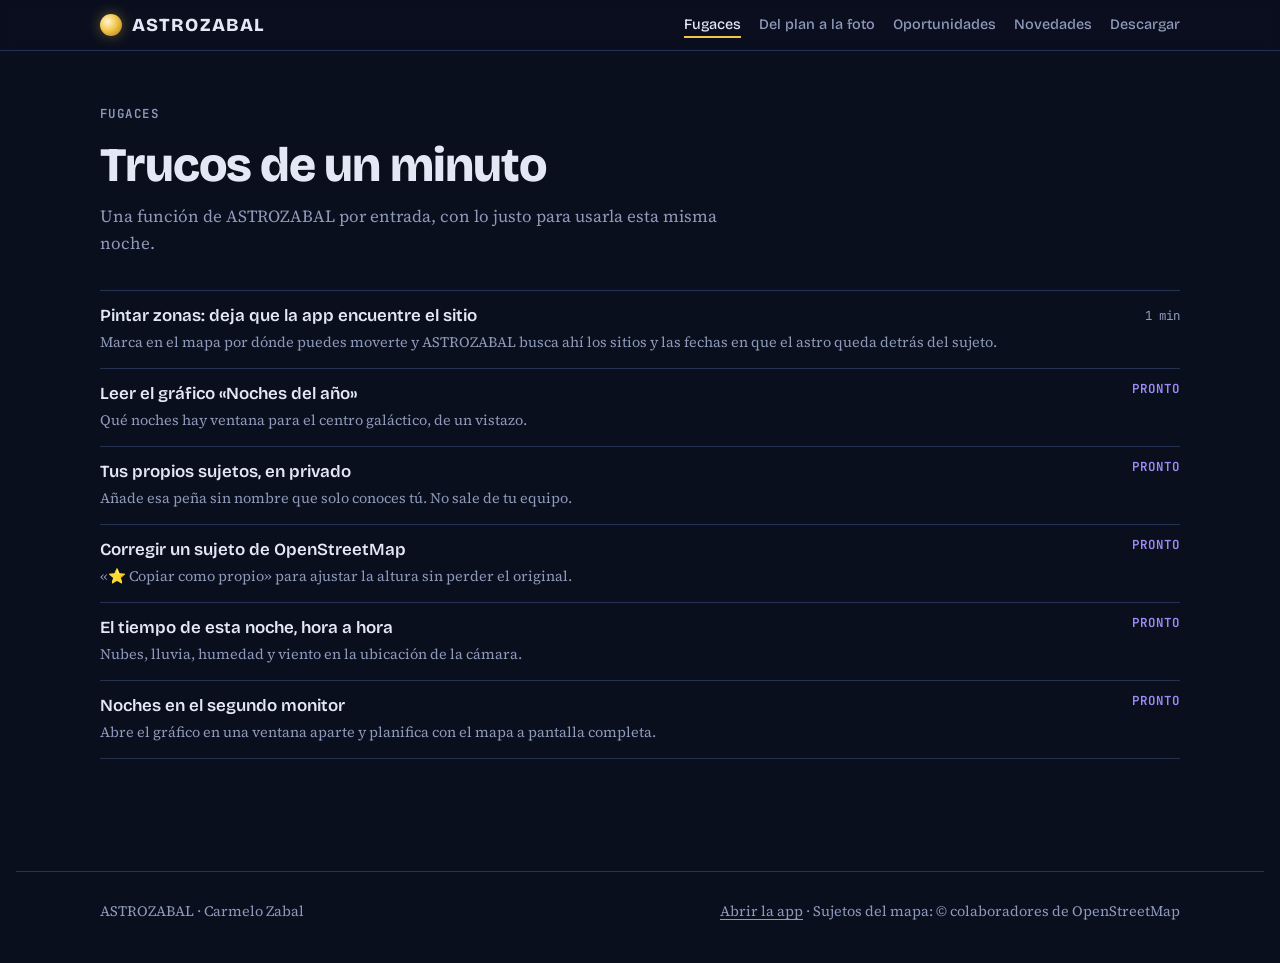
==== fugaces/index.html @ 58f42791 "Primera version de la web de ASTROZABAL" ====
<!doctype html>
<html lang="es">
<head>
<meta charset="utf-8">
<meta name="viewport" content="width=device-width, initial-scale=1, viewport-fit=cover">
<title>Fugaces · ASTROZABAL</title>
<meta name="description" content="Trucos de un minuto para sacar partido a ASTROZABAL.">
<meta property="og:title" content="Fugaces · ASTROZABAL">
<meta property="og:description" content="Trucos de un minuto para sacar partido a ASTROZABAL.">
<meta property="og:image" content="https://astrozabal-web.vercel.app/img/trafalgar-linterna-1200.jpg">
<meta property="og:url" content="https://astrozabal-web.vercel.app/fugaces">
<meta property="og:type" content="website">
<meta name="twitter:card" content="summary_large_image">
<link rel="icon" href="/favicon.svg" type="image/svg+xml">
<link rel="preconnect" href="https://fonts.googleapis.com">
<link rel="preconnect" href="https://fonts.gstatic.com" crossorigin>
<link rel="stylesheet" href="https://fonts.googleapis.com/css2?family=Bricolage+Grotesque:opsz,wght@12..96,500;12..96,700;12..96,800&family=Source+Serif+4:ital,opsz,wght@0,8..60,400;0,8..60,600;1,8..60,400&family=JetBrains+Mono:wght@400;600&display=swap">
<link rel="stylesheet" href="/css/estilo.css">
</head>
<body>
<header class="barra">
  <div class="ancho">
    <a class="marca" href="/"><i aria-hidden="true"></i>ASTROZABAL</a>
    <nav aria-label="Secciones">
      <a href="/fugaces" aria-current="page">Fugaces</a>
      <a href="/plan-a-la-foto">Del plan a la foto</a>
      <a href="/oportunidades">Oportunidades</a>
      <a href="/novedades">Novedades</a>
      <a href="/#descargar">Descargar</a>
    </nav>
  </div>
</header>
<main class="ancho">
  <div class="cabecera-pagina"><span class="etiqueta">Fugaces</span><h1 style="margin-top:12px">Trucos de un minuto</h1><p>Una función de ASTROZABAL por entrada, con lo justo para usarla esta misma noche.</p></div>
  <section style="border-top:0;padding-top:24px">
    <ul class="lista">
        <li><a class="titulo" href="/fugaces/pintar-zonas">Pintar zonas: deja que la app encuentre el sitio</a><span class="dato">1 min</span><p>Marca en el mapa por dónde puedes moverte y ASTROZABAL busca ahí los sitios y las fechas en que el astro queda detrás del sujeto.</p></li>
        <li><span class="titulo">Leer el gráfico «Noches del año»</span><span class="pronto">Pronto</span><p>Qué noches hay ventana para el centro galáctico, de un vistazo.</p></li>
        <li><span class="titulo">Tus propios sujetos, en privado</span><span class="pronto">Pronto</span><p>Añade esa peña sin nombre que solo conoces tú. No sale de tu equipo.</p></li>
        <li><span class="titulo">Corregir un sujeto de OpenStreetMap</span><span class="pronto">Pronto</span><p>«⭐ Copiar como propio» para ajustar la altura sin perder el original.</p></li>
        <li><span class="titulo">El tiempo de esta noche, hora a hora</span><span class="pronto">Pronto</span><p>Nubes, lluvia, humedad y viento en la ubicación de la cámara.</p></li>
        <li><span class="titulo">Noches en el segundo monitor</span><span class="pronto">Pronto</span><p>Abre el gráfico en una ventana aparte y planifica con el mapa a pantalla completa.</p></li>
      </ul>
  </section>
</main>
<footer>
  <div class="ancho"><span>ASTROZABAL · Carmelo Zabal</span><span><a href="https://astrozabal.vercel.app">Abrir la app</a> · Sujetos del mapa: © colaboradores de OpenStreetMap</span></div>
</footer>
</body>
</html>
---- css/estilo.css ----
/* ASTROZABAL · web
   Cuaderno de campo nocturno: una sola paleta oscura a propósito (se lee de noche, en el campo), con los colores
   de la app: amarillo del segmento del centro galáctico y violeta de la noche sin Luna. */
:root {
  color-scheme: dark;
  --noche: #0a0f1e;
  --panel: #121a30;
  --panel-2: #18223d;
  --linea: #263254;
  --texto: #e3e8f4;
  --tenue: #8f9abb;
  --acento: #f3c64a;
  --violeta: #9d8cf7;
  --f-display: "Bricolage Grotesque", "Segoe UI", system-ui, sans-serif;
  --f-texto: "Source Serif 4", Georgia, "Times New Roman", serif;
  --f-dato: "JetBrains Mono", ui-monospace, Consolas, monospace;
  --t-xs: .78rem; --t-s: .9rem; --t-m: 1.06rem; --t-l: 1.35rem; --t-xl: 2rem; --t-xxl: clamp(2.3rem, 6vw, 4rem);
}
* { box-sizing: border-box; }
html { scroll-behavior: smooth; }
@media (prefers-reduced-motion: reduce) { html { scroll-behavior: auto; } }
body {
  margin: 0; background: var(--noche); color: var(--texto);
  font: 400 var(--t-m)/1.6 var(--f-texto);
  padding-left: max(16px, env(safe-area-inset-left, 0px));
  padding-right: max(16px, env(safe-area-inset-right, 0px));
}
img { max-width: 100%; }
a { color: var(--acento); text-underline-offset: 3px; }
a:focus-visible { outline: 2px solid var(--acento); outline-offset: 3px; border-radius: 4px; }
.ancho { max-width: 1080px; margin: 0 auto; }
h1, h2, h3 { font-family: var(--f-display); line-height: 1.1; text-wrap: balance; margin: 0; }
h1 { font-size: clamp(2rem, 4.5vw, 3rem); font-weight: 800; letter-spacing: -.02em; }
h2 { font-size: var(--t-xl); font-weight: 800; letter-spacing: -.01em; }
h3 { font-size: var(--t-l); font-weight: 700; }
p { margin: 0; }
.etiqueta { font: 600 var(--t-xs)/1.3 var(--f-dato); letter-spacing: .12em; text-transform: uppercase; color: var(--tenue); }
.dato { font-family: var(--f-dato); font-variant-numeric: tabular-nums; }

/* Cabecera y pie */
header.barra { position: sticky; top: 0; z-index: 5; background: color-mix(in srgb, var(--noche) 90%, transparent); backdrop-filter: blur(8px); border-bottom: 1px solid var(--linea); margin: 0 calc(-1 * max(16px, env(safe-area-inset-left, 0px))); padding: 12px max(16px, env(safe-area-inset-left, 0px)); }
header.barra .ancho { display: flex; align-items: center; justify-content: space-between; gap: 10px 16px; flex-wrap: wrap; }
.marca { font: 800 1.15rem/1 var(--f-display); letter-spacing: .06em; color: var(--texto); text-decoration: none; display: flex; align-items: center; gap: 10px; }
.marca i { width: 22px; height: 22px; border-radius: 50%; background: radial-gradient(circle at 35% 35%, #fff6d6, var(--acento) 45%, #a5781a); box-shadow: 0 0 14px #f3c64a66; display: inline-block; }
nav { display: flex; gap: 4px 18px; flex-wrap: wrap; }
nav a { font: 500 var(--t-s)/1 var(--f-display); color: var(--tenue); text-decoration: none; padding: 6px 0; }
nav a:hover, nav a[aria-current] { color: var(--texto); }
nav a[aria-current] { box-shadow: inset 0 -2px 0 var(--acento); }
footer { border-top: 1px solid var(--linea); padding-block: 28px 40px; color: var(--tenue); font-size: var(--t-s); margin-top: 56px; }
footer .ancho { display: flex; justify-content: space-between; gap: 12px; flex-wrap: wrap; }
footer a { color: var(--tenue); }

/* Portada */
.portada { display: grid; grid-template-columns: minmax(0, 1fr) minmax(0, 1.15fr); gap: 40px; align-items: center; padding-block: 56px 40px; }
.portada h1 { font-size: var(--t-xxl); }
.portada h1 em { font-style: normal; color: var(--acento); }
.entradilla { color: var(--tenue); font-size: 1.12rem; margin-top: 18px; max-width: 34em; }
.botones { display: flex; gap: 10px; flex-wrap: wrap; margin-top: 26px; }
.boton { display: inline-flex; align-items: center; gap: 8px; font: 700 var(--t-s)/1 var(--f-display); padding: 12px 18px; border-radius: 8px; text-decoration: none; border: 1px solid var(--linea); color: var(--texto); background: var(--panel); }
.boton:hover { border-color: var(--tenue); }
.boton.principal { background: var(--acento); color: #1b1606; border-color: var(--acento); }
figure { margin: 0; }
.marco { border: 1px solid var(--linea); border-radius: 10px; overflow: hidden; background: var(--panel); }
.marco img { display: block; width: 100%; height: auto; }
.marco figcaption { display: flex; justify-content: space-between; gap: 4px 12px; flex-wrap: wrap; padding: 10px 14px; border-top: 1px solid var(--linea); font: 400 var(--t-xs)/1.5 var(--f-dato); color: var(--tenue); }

section { padding-block: 56px; border-top: 1px solid var(--linea); }
.cab-seccion { display: flex; justify-content: space-between; align-items: end; gap: 12px 24px; flex-wrap: wrap; margin-bottom: 28px; }
.cab-seccion p { color: var(--tenue); max-width: 36em; margin-top: 8px; }
.ver-todo { font: 600 var(--t-s)/1 var(--f-display); text-decoration: none; }

/* Tarjetas de entradas */
.tarjetas { display: grid; grid-template-columns: repeat(auto-fill, minmax(min(100%, 300px), 1fr)); gap: 18px; }
.tarjeta { display: grid; grid-template-rows: auto 1fr; background: var(--panel); border: 1px solid var(--linea); border-radius: 10px; overflow: hidden; text-decoration: none; color: var(--texto); min-width: 0; }
.tarjeta:hover { border-color: var(--tenue); }
.tarjeta:hover h3 { color: var(--acento); }
.tarjeta img { display: block; width: 100%; height: auto; aspect-ratio: 3 / 2; object-fit: cover; border-bottom: 1px solid var(--linea); }
.tarjeta .cuerpo { padding: 18px 20px 20px; display: grid; gap: 8px; align-content: start; }
.tarjeta p { color: var(--tenue); font-size: var(--t-s); }

ul.lista { list-style: none; margin: 0; padding: 0; border-top: 1px solid var(--linea); }
ul.lista li { border-bottom: 1px solid var(--linea); padding: 14px 0; display: grid; grid-template-columns: minmax(0, 1fr) auto; gap: 4px 12px; }
ul.lista .titulo { font: 600 var(--t-m)/1.3 var(--f-display); color: var(--texto); text-decoration: none; }
ul.lista a.titulo:hover { color: var(--acento); }
ul.lista .dato { color: var(--tenue); font-size: var(--t-xs); align-self: center; }
ul.lista p { grid-column: 1 / -1; color: var(--tenue); font-size: var(--t-s); }
.pronto { font: 600 var(--t-xs)/1 var(--f-dato); color: var(--violeta); letter-spacing: .08em; text-transform: uppercase; }

/* Artículos */
.articulo { max-width: 46rem; margin: 0 auto; padding-block: 48px 0; }
.articulo .migas { margin-bottom: 18px; }
.articulo .migas a { color: var(--tenue); text-decoration: none; }
.articulo .migas a:hover { color: var(--texto); }
.articulo .meta { display: flex; gap: 6px 16px; flex-wrap: wrap; margin-top: 14px; }
.articulo .entradilla { margin-top: 18px; }
.articulo > p, .articulo .texto p { margin-top: 18px; }
.articulo h2 { font-size: var(--t-l); margin-top: 40px; }
.articulo figure { margin-top: 24px; }
.articulo .ancha { margin-inline: calc(50% - min(50vw - 16px, 540px)); }
ol.pasos { list-style: none; padding: 0; margin: 24px 0 0; display: grid; gap: 14px; counter-reset: paso; }
ol.pasos li { display: grid; grid-template-columns: 30px minmax(0, 1fr); gap: 12px; counter-increment: paso; }
ol.pasos li::before { content: counter(paso); width: 26px; height: 26px; border-radius: 50%; background: #3a1f2a; color: #ff8f8f; border: 1px solid #ff6b6b88; font: 700 .8rem/24px var(--f-dato); text-align: center; }
ol.pasos b { font-family: var(--f-display); font-weight: 700; }
.ui { font: 600 .85em/1 var(--f-display); background: var(--panel-2); border: 1px solid var(--linea); border-radius: 5px; padding: 2px 6px; white-space: nowrap; }
.consejo { margin-top: 24px; padding: 14px 16px; border-left: 3px solid var(--acento); background: #f3c64a12; border-radius: 0 8px 8px 0; font-size: var(--t-s); }
.captura { max-width: 440px; }

/* Del plan a la foto */
.dos { display: grid; grid-template-columns: minmax(0, 1fr) minmax(0, 1fr); gap: 18px; align-items: start; }
.ficha { display: grid; grid-template-columns: max-content minmax(0, 1fr); gap: 8px 18px; margin-top: 18px; font-size: var(--t-s); padding: 18px 20px; background: var(--panel); border: 1px solid var(--linea); border-radius: 10px; }
.ficha dt { color: var(--tenue); font-family: var(--f-dato); font-size: var(--t-xs); text-transform: uppercase; letter-spacing: .08em; padding-top: 3px; }
.ficha dd { margin: 0; }
.cita-campo { margin-top: 24px; font-style: italic; font-size: 1.12rem; border-left: 3px solid var(--violeta); padding-left: 18px; }

/* Oportunidades */
.calendario { display: grid; grid-template-columns: repeat(auto-fill, minmax(min(100%, 220px), 1fr)); gap: 14px; }
.cita { border: 1px solid var(--linea); border-radius: 10px; padding: 18px; background: var(--panel); min-width: 0; display: grid; gap: 8px; align-content: start; }
.cita .fecha { font: 600 1.5rem/1 var(--f-dato); color: var(--texto); }
.cita .fecha small { font-size: .8rem; color: var(--tenue); margin-left: 4px; }
.cita h3 { font-size: var(--t-m); }
.cita p { color: var(--tenue); font-size: var(--t-s); }
.luna { width: 26px; height: 26px; border-radius: 50%; border: 1px solid #d9dcea88; }
.luna.nueva { background: #10162a; }
.luna.llena { background: radial-gradient(circle at 40% 40%, #fffbe8, #cfd2df); }
.luna.creciente { background: linear-gradient(90deg, #10162a 50%, #e9ebf3 50%); }
.luna.menguante { background: linear-gradient(90deg, #e9ebf3 50%, #10162a 50%); }
.nota-calc { margin-top: 14px; font: 400 var(--t-xs)/1.5 var(--f-dato); color: var(--tenue); }

/* Novedades */
.version { display: grid; grid-template-columns: 180px minmax(0, 1fr); gap: 24px; }
.version + .version { margin-top: 32px; padding-top: 32px; border-top: 1px solid var(--linea); }
.version .num { font: 600 var(--t-s)/1.5 var(--f-dato); color: var(--tenue); }
.version .num b { display: block; font-size: 1.6rem; color: var(--violeta); }
.version ul { margin: 0; padding-left: 1.1em; display: grid; gap: 8px; max-width: 42em; }

.cabecera-pagina { padding-block: 48px 8px; }
.cabecera-pagina p { color: var(--tenue); margin-top: 12px; max-width: 38em; }

@media (max-width: 860px) {
  .portada, .dos { grid-template-columns: minmax(0, 1fr); }
  .version { grid-template-columns: minmax(0, 1fr); gap: 10px; }
  .portada { padding-block: 32px; gap: 28px; }
}
@media (max-width: 460px) {
  nav { gap: 2px 14px; }
  .ficha { grid-template-columns: minmax(0, 1fr); gap: 2px; }
  .ficha dd { margin-bottom: 8px; }
}
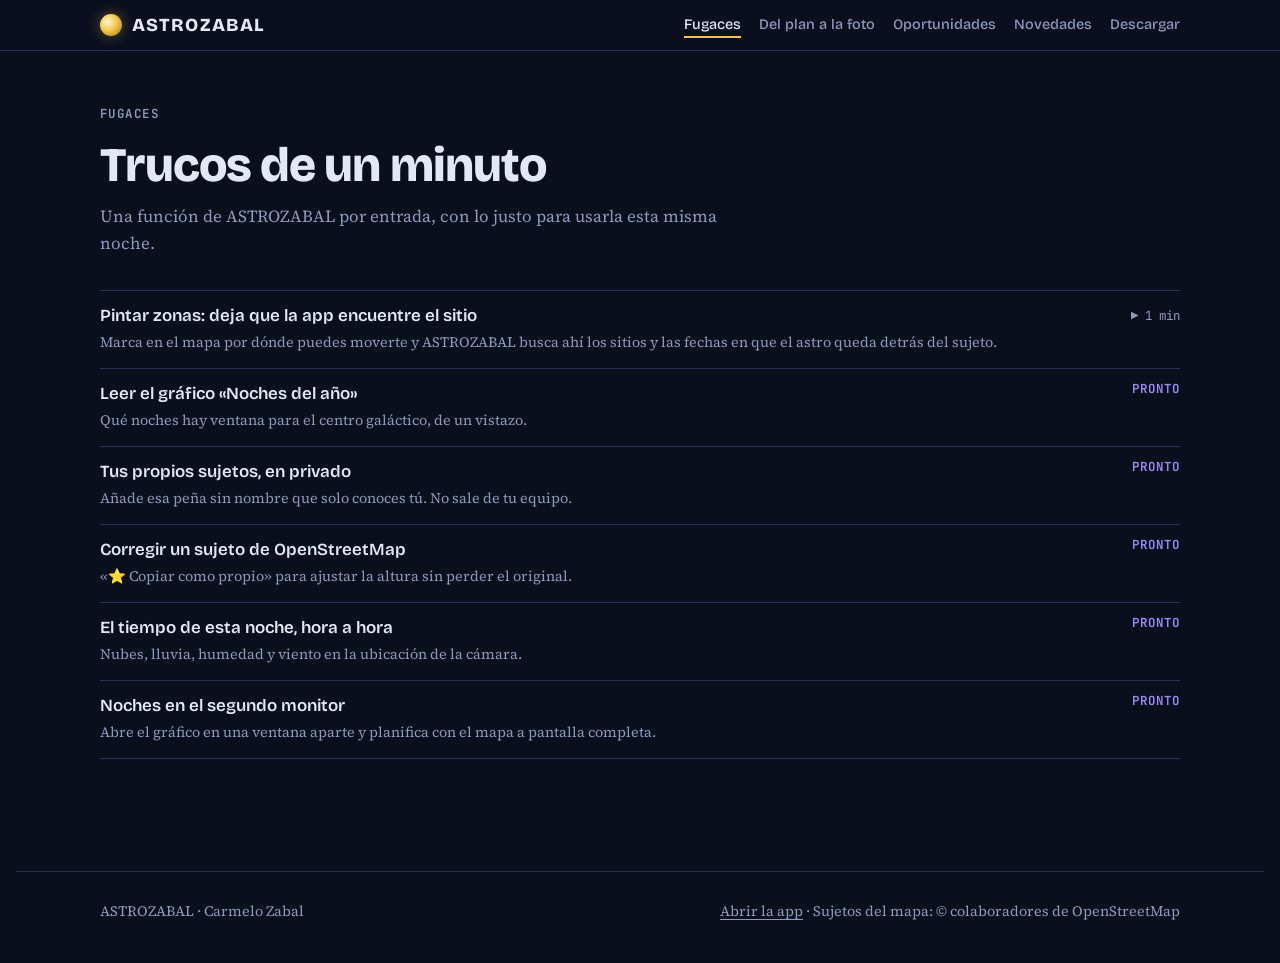
==== commit ef17064d: "Web 28/10/2026 10:32:39,28" ====
--- a/fugaces/index.html
+++ b/fugaces/index.html
@@ -34,7 +34,7 @@
   <div class="cabecera-pagina"><span class="etiqueta">Fugaces</span><h1 style="margin-top:12px">Trucos de un minuto</h1><p>Una función de ASTROZABAL por entrada, con lo justo para usarla esta misma noche.</p></div>
   <section style="border-top:0;padding-top:24px">
     <ul class="lista">
-        <li><a class="titulo" href="/fugaces/pintar-zonas">Pintar zonas: deja que la app encuentre el sitio</a><span class="dato">1 min</span><p>Marca en el mapa por dónde puedes moverte y ASTROZABAL busca ahí los sitios y las fechas en que el astro queda detrás del sujeto.</p></li>
+        <li><a class="titulo" href="/fugaces/pintar-zonas">Pintar zonas: deja que la app encuentre el sitio</a><span class="dato">▶ 1 min</span><p>Marca en el mapa por dónde puedes moverte y ASTROZABAL busca ahí los sitios y las fechas en que el astro queda detrás del sujeto.</p></li>
         <li><span class="titulo">Leer el gráfico «Noches del año»</span><span class="pronto">Pronto</span><p>Qué noches hay ventana para el centro galáctico, de un vistazo.</p></li>
         <li><span class="titulo">Tus propios sujetos, en privado</span><span class="pronto">Pronto</span><p>Añade esa peña sin nombre que solo conoces tú. No sale de tu equipo.</p></li>
         <li><span class="titulo">Corregir un sujeto de OpenStreetMap</span><span class="pronto">Pronto</span><p>«⭐ Copiar como propio» para ajustar la altura sin perder el original.</p></li>
--- a/css/estilo.css
+++ b/css/estilo.css
@@ -146,3 +146,7 @@
   .ficha { grid-template-columns: minmax(0, 1fr); gap: 2px; }
   .ficha dd { margin-bottom: 8px; }
 }
+
+/* Vídeos de las fugaces (sin sonido, en bucle, con subtítulos) */
+.marco video { display: block; width: 100%; height: auto; background: #000; }
+video::cue { font: 600 1rem/1.35 "Segoe UI", system-ui, sans-serif; color: #fff; background: rgba(10, 15, 30, .82); }
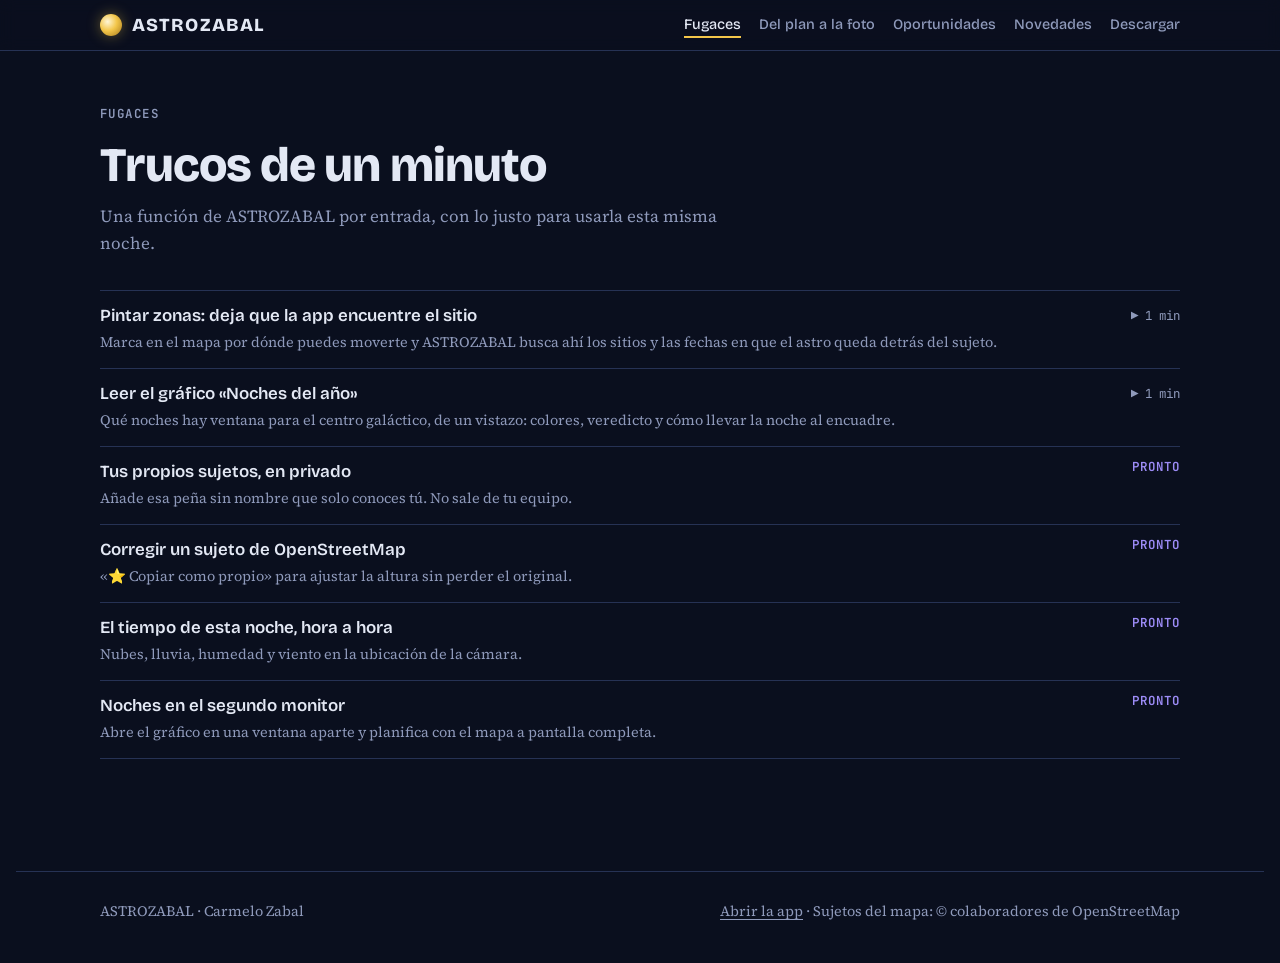
==== commit 76ddce73: "Web 28/10/2026 11:45:37,33" ====
--- a/fugaces/index.html
+++ b/fugaces/index.html
@@ -35,7 +35,7 @@
   <section style="border-top:0;padding-top:24px">
     <ul class="lista">
         <li><a class="titulo" href="/fugaces/pintar-zonas">Pintar zonas: deja que la app encuentre el sitio</a><span class="dato">▶ 1 min</span><p>Marca en el mapa por dónde puedes moverte y ASTROZABAL busca ahí los sitios y las fechas en que el astro queda detrás del sujeto.</p></li>
-        <li><span class="titulo">Leer el gráfico «Noches del año»</span><span class="pronto">Pronto</span><p>Qué noches hay ventana para el centro galáctico, de un vistazo.</p></li>
+        <li><a class="titulo" href="/fugaces/noches-del-ano">Leer el gráfico «Noches del año»</a><span class="dato">▶ 1 min</span><p>Qué noches hay ventana para el centro galáctico, de un vistazo: colores, veredicto y cómo llevar la noche al encuadre.</p></li>
         <li><span class="titulo">Tus propios sujetos, en privado</span><span class="pronto">Pronto</span><p>Añade esa peña sin nombre que solo conoces tú. No sale de tu equipo.</p></li>
         <li><span class="titulo">Corregir un sujeto de OpenStreetMap</span><span class="pronto">Pronto</span><p>«⭐ Copiar como propio» para ajustar la altura sin perder el original.</p></li>
         <li><span class="titulo">El tiempo de esta noche, hora a hora</span><span class="pronto">Pronto</span><p>Nubes, lluvia, humedad y viento en la ubicación de la cámara.</p></li>
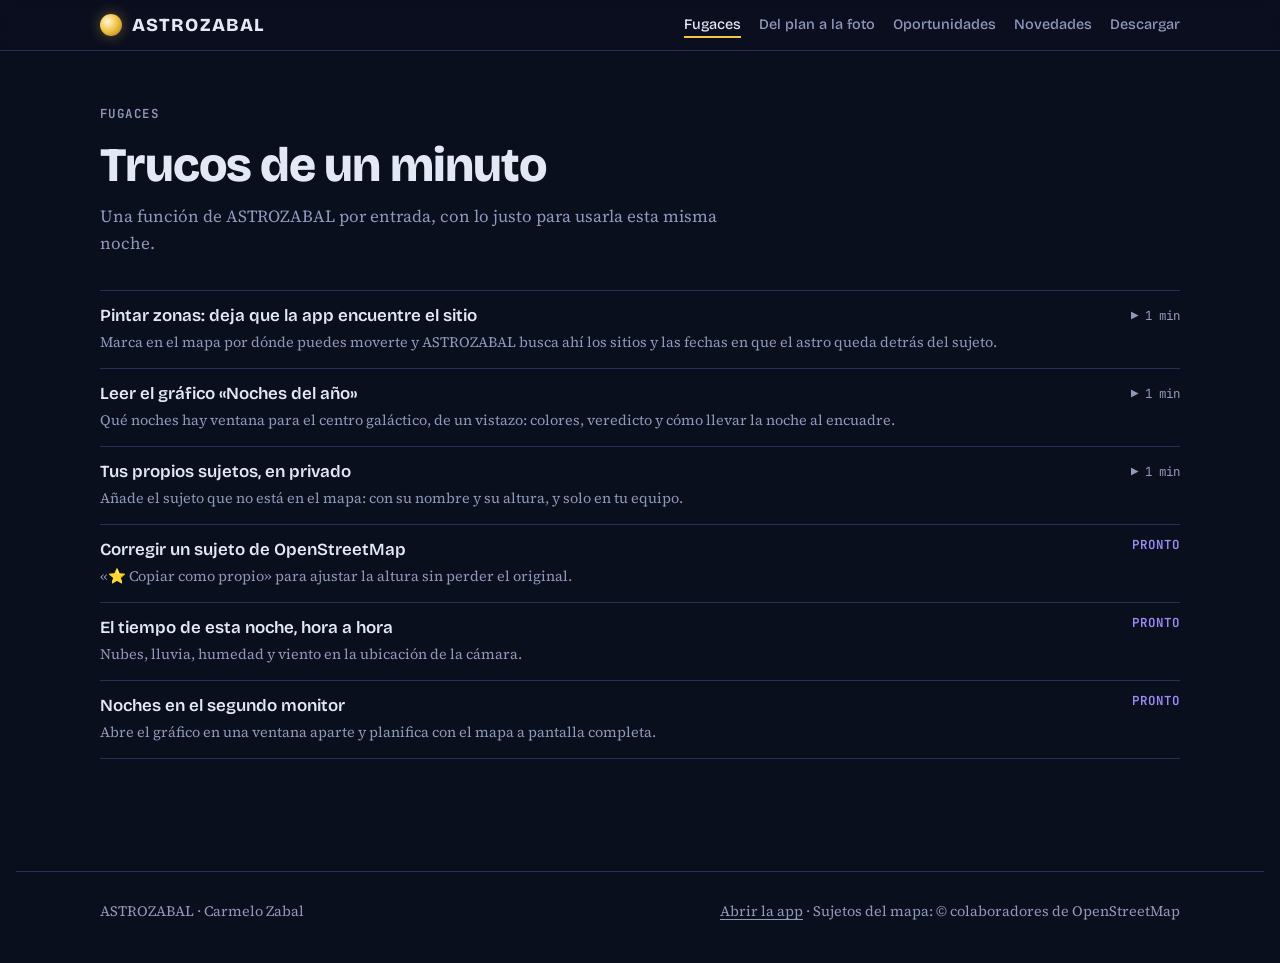
==== commit 198fb411: "Web 28/10/2026 12:04:21,51" ====
--- a/fugaces/index.html
+++ b/fugaces/index.html
@@ -36,7 +36,7 @@
     <ul class="lista">
         <li><a class="titulo" href="/fugaces/pintar-zonas">Pintar zonas: deja que la app encuentre el sitio</a><span class="dato">▶ 1 min</span><p>Marca en el mapa por dónde puedes moverte y ASTROZABAL busca ahí los sitios y las fechas en que el astro queda detrás del sujeto.</p></li>
         <li><a class="titulo" href="/fugaces/noches-del-ano">Leer el gráfico «Noches del año»</a><span class="dato">▶ 1 min</span><p>Qué noches hay ventana para el centro galáctico, de un vistazo: colores, veredicto y cómo llevar la noche al encuadre.</p></li>
-        <li><span class="titulo">Tus propios sujetos, en privado</span><span class="pronto">Pronto</span><p>Añade esa peña sin nombre que solo conoces tú. No sale de tu equipo.</p></li>
+        <li><a class="titulo" href="/fugaces/sujetos-propios">Tus propios sujetos, en privado</a><span class="dato">▶ 1 min</span><p>Añade el sujeto que no está en el mapa: con su nombre y su altura, y solo en tu equipo.</p></li>
         <li><span class="titulo">Corregir un sujeto de OpenStreetMap</span><span class="pronto">Pronto</span><p>«⭐ Copiar como propio» para ajustar la altura sin perder el original.</p></li>
         <li><span class="titulo">El tiempo de esta noche, hora a hora</span><span class="pronto">Pronto</span><p>Nubes, lluvia, humedad y viento en la ubicación de la cámara.</p></li>
         <li><span class="titulo">Noches en el segundo monitor</span><span class="pronto">Pronto</span><p>Abre el gráfico en una ventana aparte y planifica con el mapa a pantalla completa.</p></li>
